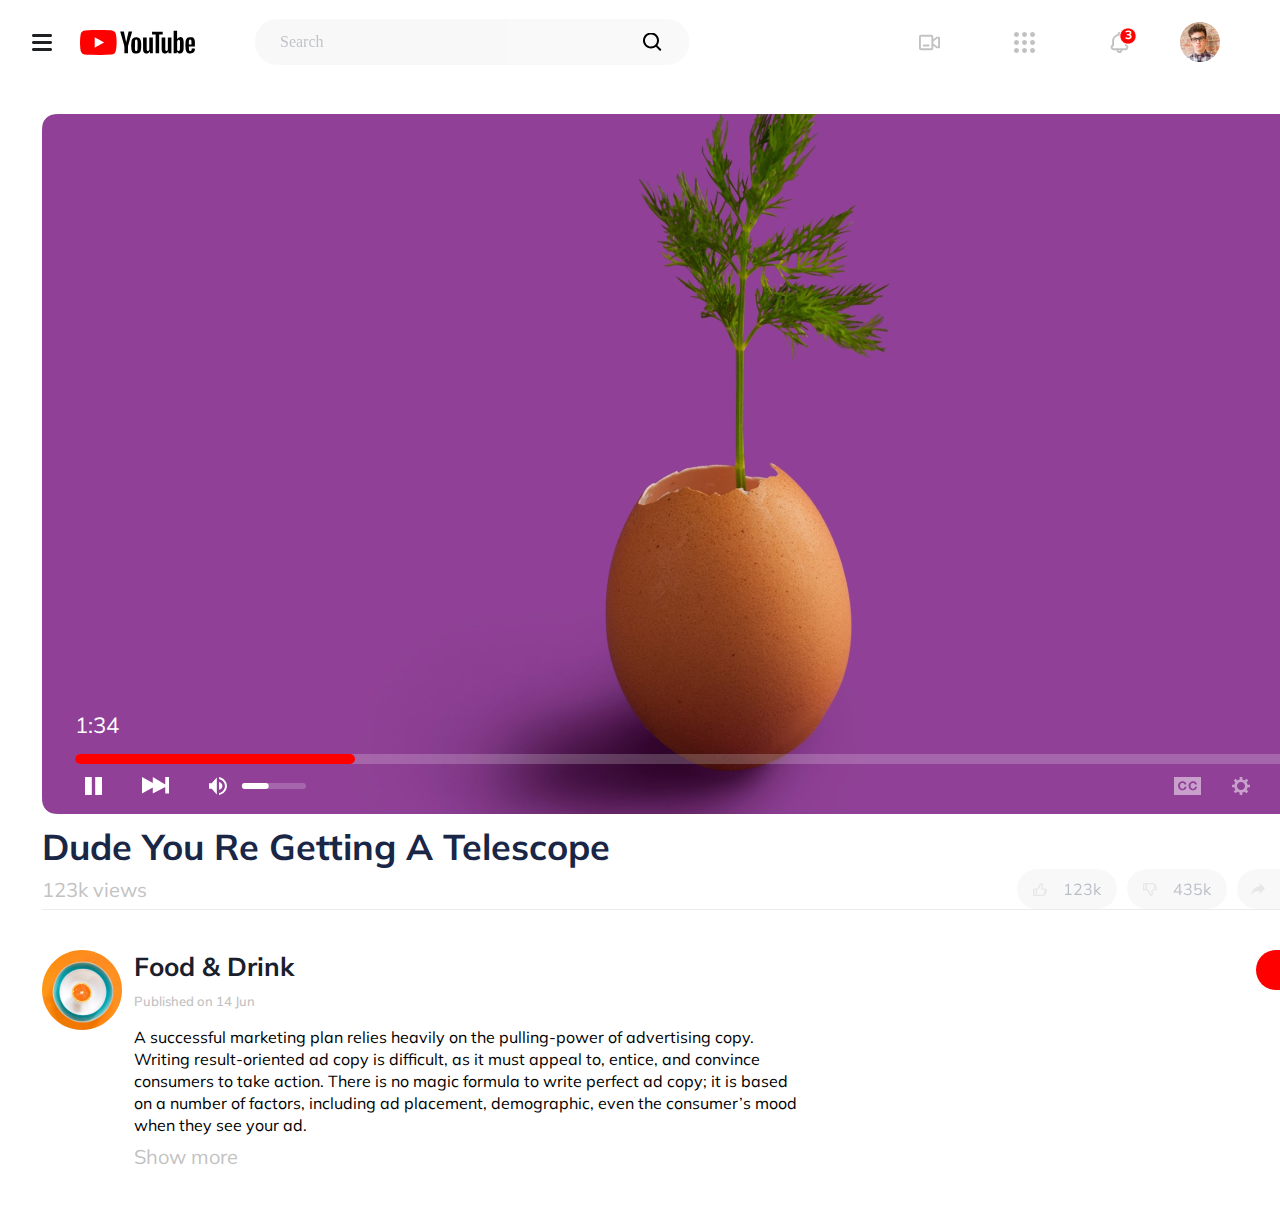
==== index2.html @ 1d3365bb "Fix path" ====
<!DOCTYPE html>
<html lang="en">
<head>
  <meta charset="UTF-8">
  <title>Youtube</title>
  <link rel="preconnect" href="https://fonts.googleapis.com">
  <link rel="preconnect" href="https://fonts.gstatic.com" crossorigin>
  <link href="https://fonts.googleapis.com/css2?family=Mulish:wght@300&display=swap" rel="stylesheet">
  <link rel="stylesheet" href="css/style.css">
</head>
<body>
<div class="container">
  <div class=header id="header"></div>
  <main style="overflow-y: unset; overflow-x: hidden; padding-left: 10px">
    <div class="playerContent">
        <div class="videoPlayer" id="videoPlayer"></div>
        <div class="nextVideos" id="nextVideos"></div>
    </div>
  </main>
  <div class="footer" id="footer"></div>
</div>
</body>
</html>
<script src="scripts/jquery-3.4.1.js"></script>
<script>
  $(function(){
    $("#header").load("html/header.html");
  });
  $(function(){
    $("#videoPlayer").load("html/videoPlayer.html");
  });
  $(function(){
    $("#nextVideos").load("html/nextVideos.html");
  });
  $(function(){
    $("#footer").load("html/footer.html");
  });
</script>
---- css/style.css ----
body{
    margin: 0px;
}
.container{
    display: flex;
    flex-direction: column;
    gap:10px;
    min-height: 100vh;
}

main {
    flex: 1;
    overflow: hidden;
    flex-direction: row;
    gap:10px;
    display: flex;
    padding: 20px;
}
.content {
    display: flex;
    position: relative;
    margin-left: 32px;
    gap: 50px;
    flex-direction: column;
    width: 80vw;
}


/*Header style*/
.channelHeader,
.header {
    display: flex;
    align-items: center;
    background: #FFF;
    height: 84px;
    margin-left: 32px;
}

.search-container {
    position: relative;
    display: flex;
    align-items: center;
    margin-left: 59px;
}

.search-input {
    width: 830px;
    height: 44px;
    flex-shrink: 0;
    border-radius: 22px;
    border-width: 0px;
    opacity: 0.30000001192092896;
    background: #EBEBEB;
}

.search-input::placeholder {
    padding-left: 23px;
    color: #30384C;
    font-size: 16px;
    font-family: Muli;
}

.search-icon {
    position: absolute;
    top: 50%;
    right: 10px;
    transform: translateY(-50%);
    width: 19px;
    height: 19px;
    flex-shrink: 0;
    margin-right: 17px;
}
.channelHeader .icons,
.header .icons{
    display: flex;
    position: absolute;
    justify-content: space-between;
    flex-direction: row;
    width: 211px;
    height: 21px;
    right: 150px;
    flex-shrink: 0;
}
.channelHeader .icons img,
.header .icons img{
    width: 21px;
    height: 21px;
}
.channelHeader .channelName{
    display: none;
    font-family: 'Mulish', sans-serif;
    color: #19202C;
    margin-left: 10px;
    font-size: 16px;
    font-style: normal;
    font-weight: 700;
    line-height: normal;
}


.notifications{
    position: relative;
    top: 0;
    left: 0;
}
.channelHeader .icons .oval,
.header .icons .oval{
    position: absolute;
    width: 18px;
    left: 10px;
    top: -5px;
    height: 18px;
    flex-shrink: 0;
    color: #FFF;
    font-size: 12px;
    font-family: 'Mulish', sans-serif;
    font-weight: 700;
    text-indent: 6px;
}
.header .userpic,
.channelHeader .userpic{
    display: flex;
    position: absolute;
    width: 40px;
    height: 40px;
    flex-shrink: 0;
    right: 60px;
    background-image: url('../images/icons/Userpic.svg');
    background-size: cover;
}
.channelHeader .Logo{
    width: 116px;
    height: 25px;
    margin-left: 28px;
    flex-shrink: 0;
    background-image: url('../images/icons/Black.svg');
}

/*Left bar style*/
.leftBar {
    color: #898989;
    font-size: 16px;
    font-family: 'Mulish', sans-serif;
    width: 10vw;
}
.leftBar ul{
    padding-left: 12px;
    margin-top: 0px;

}
.leftBar ul div{
    margin-bottom: 25px;
    display: flex;
    position: relative;
    align-items: center;
}
.leftBar .active{
    color: #F00;
}
.leftBar img{
    margin-right: 13px;
}

.subscriptions{
    color: #000;
    font-size: 18px;
    font-family: 'Mulish', sans-serif;
    margin-top: 60px;
    padding-bottom: 100px;
    margin-left: 12px;
}
.subscriptions div{
    color: #898989;
    font-size: 16px;
    font-family: 'Mulish', sans-serif;
    position: relative;
    align-items: center;
}
.subscriptions ul{
    padding-left: 0px;
}
.subscriptions ul div{
    margin-top: 25px;
}

.leftBar .settings{
    display: flex;
    position: relative;
    align-items: center;
    bottom: 0;
    margin-left: 12px;
    color: #C2C2C2;
    font-size: 16px;
    font-family: 'Mulish', sans-serif;

}

/*First line of content*/
.chanelLineContent{
    display: flex;
    flex-direction: column;
    background: #FFF;
    width: 1700px;
    height:280px;
    color: #19202C;
    font-size: 26px;
    font-family: 'Mulish', sans-serif;
    font-weight: 700;
}
.chanelLineContent .arrows{
    display: flex;
    position: relative;
    right: -64vw;
    align-items: center;
    flex-shrink: 0;
}

.chanelLineContent .headerLine{
    display: flex;
    align-items: center;
    gap: 20px
}

.chanelLineContent .arrows img{
    width: 66px;
    height: 28px;
}

.chanelLineContent .timeline{
    position: relative;
    top:-74px;
    left: 192px;
    width: 47px;
    height: 24px;
    flex-shrink: 0;
    border-radius: 12px;
    opacity: 0.30000001192092896;
    background: #000;

}

.chanelLineContent .timeline div{
    display: flex;
    position: relative;
    color: #FFF;
    bottom: -4px;
    left: 10px;
    text-align: right;
    font-size: 14px;
    font-family: 'Mulish', sans-serif;
    font-weight: lighter;
}


.chanelLineContent img{
    width: 50px;
    height: 50px;
    flex-shrink: 0;
}

.chanelLineContent .tape{
    display: flex;
    gap:40px;
    flex-direction: row;
    min-height: 230px;
    border-radius: 14px;
    margin-top: 30px;
    color: #19202C;
    font-size: 16px;
    font-family: 'Mulish', sans-serif;
    font-weight: 700;
    width: 250px;

}
.nextVideos .tape p,
.chanelLineContent .tape div p{
    margin: 0px;
}

.chanelLineContent .tape img{
    width: 250px;
    height: 150px;

}
/*Recommended line content*/
.recommendedLineContent{
    position: relative;
    display: flex;
    flex-direction: column;
    width: 1700px;
    height: 363px;
    color: #19202C;
    font-size: 26px;
    font-family: 'Mulish', sans-serif;
    font-weight: 700;
}

.recommendedLineContent .tape{
    position: relative;
    display: flex;
    gap:40px;
    flex-direction: row;
    margin-top: 30px;
    border-radius: 14px;
    color: #19202C;
    font-size: 16px;
    font-family: 'Mulish', sans-serif;
    font-weight: 700;
    width: 250px;
}

.recommendedLineContent .tape p{
    margin: 0px;
}
.nextVideos .tape .additionalInfo,
.videoPlayer .description .additionalInfo,
.chanelLineContent .tape .additionalInfo,
.foodDrinkLineContent .tape .additionalInfo,
.recommendedLineContent .tape .additionalInfo{
    display: flex;
    position: relative;
    justify-content: space-between;
    flex-direction: row;
    color: #C2C2C2;
    font-size: 13px;
    font-family: 'Mulish', sans-serif;
    font-weight: 550;
}

.recommendedLineContent .timeline{
    position: relative;
    top:-75px;
    left: 480px;
    width: 47px;
    height: 24px;
    flex-shrink: 0;
    border-radius: 12px;
    opacity: 0.30000001192092896;
    background: #000;

}
.recommendedLineContent .timeline div{
    display: flex;
    position: relative;
    color: #FFF;
    bottom: -4px;
    left: 10px;
    text-align: right;
    font-size: 14px;
    font-family: 'Mulish', sans-serif;
    font-weight: lighter;
}
.recommendedLineContent .arrows{
    display: flex;
    position: relative;
    right: -65vw;
    align-items: center;
    flex-shrink: 0;
}

.recommendedLineContent .arrows img{
    width: 66px;
    height: 28px;
}
/*Food & Drink Line content */

.foodDrinkLineContent{
    display: flex;
    flex-direction: column;
    background: #FFF;
    width: 1700px;
    height:280px;
    color: #19202C;
    font-size: 26px;
    font-family: 'Mulish', sans-serif;
    font-weight: 700;
}
.foodDrinkLineContent .arrows{
    display: flex;
    position: relative;
    right: -41vw;
    align-items: center;
    flex-shrink: 0;
}

.foodDrinkLineContent .arrows img{
    width: 66px;
    height: 28px;
}

.foodDrinkLineContent .recommendForYou{
    display: flex;
    position: relative;
    bottom: -4px;
    color: #C2C2C2;
    font-size: 16px;
    font-weight: 550;
}

.foodDrinkLineContent .timeline{
    position: relative;
    top:-74px;
    left: 192px;
    width: 47px;
    height: 24px;
    flex-shrink: 0;
    border-radius: 12px;
    opacity: 0.30000001192092896;
    background: #000;

}
.foodDrinkLineContent .timeline div{
    display: flex;
    position: relative;
    color: #FFF;
    bottom: -4px;
    left: 10px;
    text-align: right;
    font-size: 14px;
    font-family: 'Mulish', sans-serif;
    font-weight: lighter;
}

.foodDrinkLineContent img{
    width: 50px;
    height: 50px;
    flex-shrink: 0;
}

.foodDrinkLineContent .subscribe{
    display: flex;
    position: relative;
    width: 154px;
    height: 40px;
    flex-shrink: 0;
    right: -40vw;
    border-radius: 20px;
    background: #F00;
    color: #FFF;
    text-align: center;
    align-items: center;
    font-size: 16px;
    font-family: 'Mulish', sans-serif;
    font-weight: 550;
}

.foodDrinkLineContent .subscribe div{
  margin: auto;
}
.foodDrinkLineContent .tape{
    display: flex;
    gap:40px;
    flex-direction: row;
    min-height: 230px;
    border-radius: 14px;
    margin-top: 30px;
    color: #19202C;
    font-size: 16px;
    font-family: 'Mulish', sans-serif;
    font-weight: 700;
    width: 250px;

}

.foodDrinkLineContent .tape div p{
    margin: 0px;
}

.foodDrinkLineContent .tape img{
    width: 250px;
    height: 150px;

}

/*Footer style*/
.footer {
    display: none;
    flex-direction: row;
    align-items: center;
    justify-content: space-around;
    height: 61px;
    width: 100vw;
    background: rgb(255, 255, 255);
    border-top:#F1F1F1;
    border-top-width:1px;
    border-top-style:solid;
}
.footer div{
    color: #898989;
    font-size: 10px;
    font-family: 'Mulish', sans-serif;
    display: flex;
    flex-direction: column;
    align-items: center;

}
.footer div img{
    width: 20px;
    height: 19px;
    margin-bottom: 5px;
    flex-shrink: 0;
}
/*Channel page -> channel info*/

.channelInfo {
    display: flex;
    flex-direction: column;
    gap: 10px;
}

.channelInfo .Cover{
    width: 1595px;
    height: 280px;
    flex-shrink: 0;
    border-radius: 14px;
}

.channelInfo .avatar{
    display: flex;
    align-items: center;
    width: 299px;
    height: 80px;
    flex-shrink: 0;
    color: #19202C;
    font-size: 26px;
    font-family: 'Mulish', sans-serif;
    font-weight: 700;
}
.channelInfo img{
    width: 80px;
    height: 80px;
    margin-right: 14px;
}
.channelInfo .headerInfo{
    display: flex;
    justify-content: space-between;
    margin-top: 20px;
}

.channelInfo .headerInfo .subHeaderInfo{
    display: flex;
    flex-direction: row;
    align-items: center;
}
.channelInfo .headerInfo .subHeaderInfo img{
    width: 22px;
    height: 26px;
    margin-right: 20px;
    flex-shrink: 0;
}
.channelInfo .headerInfo .subscribe{
    display: flex;
    position: relative;
    text-indent: 20px;
    width: 154px;
    height: 40px;
    flex-shrink: 0;
    border-radius: 20px;
    background: #F00;
    color: #FFF;
    text-align: center;
    align-items: center;
    font-size: 16px;
    font-family: 'Mulish', sans-serif;
    font-weight: 550;
}

/*mainChannelInfo*/

.mainChannelInfo{
    display: flex;
    flex-direction: row;
    justify-content: space-between;
    margin-top: 10px;
}
.mainChannelInfo .channelMenu{
    width: 834px;
    height: 28px;
    flex-shrink: 0;
}

.mobileChannelInfo{
    display: none;
    flex-direction: row;
    align-items: center;
    width: 85vw;
    height: 28px;
    flex-shrink: 0;
    justify-content: space-between;
    color: #000;
    font-size: 14px;
    font-style: normal;
    font-weight: 400;
    line-height: normal;
    font-family: 'Mulish', sans-serif;
    margin-top: 120px;


}
.mobileChannelInfo img{
    width: 10px;
    height: 7px;
    flex-shrink: 0;
}

.mainChannelInfo .recommendedChannels{
    height: 332px;
    width: 188px;
    flex-shrink: 0;
}

.mainChannelInfo .leftMainInfo{
    width: 1000px;
    height: 332px;
}

.mainChannelInfo .leftMainInfo .menuChannel{
    display: flex;
    flex-direction: row;
    align-items: center;
    width: 834px;
    height: 28px;
    flex-shrink: 0;
    justify-content: space-between;
    color: #000;
    font-size: 18px;
    font-family: 'Mulish', sans-serif;

}

.mainChannelInfo .leftMainInfo .menuChannel img{
    width: 19px;
    height: 19px;
    flex-shrink: 0;
}
.mobileChannelInfo .active,
.mainChannelInfo .leftMainInfo .active{
    color: #F00;
    font-weight: 700;
    border-bottom:#F00;
    border-bottom-width:2px;
    border-bottom-style:solid;

}

.mainChannelInfo .leftMainInfo .videoChannel{
    display: flex;
    flex-direction: row;
    margin-top: 54px;
    font-family: 'Mulish', sans-serif;

}

.mainChannelInfo .leftMainInfo .videoChannel img{
    width: 540px;
    height: 250px;
    margin-right: 32px;
    flex-shrink: 0;

}

.videoPlayer .description .descriptionText,
.mainChannelInfo .leftMainInfo .videoChannel .header{
    color: #19202C;
    font-size: 26px;
    font-family: 'Mulish', sans-serif;
    font-weight: 700;
    line-height: 34px;
    margin-left: 0;
}

.mainChannelInfo .leftMainInfo .videoChannel .description{
    color: #000;
    font-size: 16px;
    line-height: 22px;
}

.mainChannelInfo .leftMainInfo .videoChannel .additionalInfo{
    color: #C2C2C2;
    font-size: 16px;
    line-height: 22px;
    margin-top: 30px;
}

.mainChannelInfo .recommendedChannels{
    display: flex;
    flex-direction: column;
    gap: 30px;
    width: 188px;
    height: 260px;
    flex-shrink: 0;
    margin-right: 30px;
    color: #C2C2C2;
    font-size: 16px;
    font-family: 'Mulish', sans-serif;
}

.mainChannelInfo .recommendedChannels .recChannel{
    display: flex;
    align-items: center;
    padding-top: 10px;
    width: 183px;
    height: 50px;
    flex-shrink: 0;
}

.mainChannelInfo .recommendedChannels .recChannel img{
    width: 50px;
    height: 50px;
}
/*Video player page */

.playerContent {
    display: flex;
    flex-direction: row;
    position: relative;
    margin-left: 32px;

}

.videoPlayer .video{
    position: relative;
    display: flex;
    flex-direction: column;
    width: 1363px;
    height: 700px;
    flex-shrink: 0;
    border-radius: 14px;
    background: url("../images/player/Cover (17).png"), lightgray 50% / cover no-repeat;
}
.videoPlayer .video .progress{
    position: relative;    top: 612px;
    width: 1297px;
    height: 10px;
    margin-left: auto;
    margin-right: auto;
    border-radius: 5px;
    background: rgba(255, 255, 255, 0.20);
    flex-shrink: 0;
}

.videoPlayer .video .progress .currentProgress{
    display: flex;
    position: relative;
    width: 280px;
    height: 10px;
    flex-shrink: 0;
    border-radius: 5px;
    background: #F00;
}
.videoPlayer .video .time{
    display: flex;
    position: relative;
    flex-direction: row;
    justify-content: space-between;
    height: 28px;
    color: #FFF;
    text-align: right;
    font-size: 22px;
    font-style: normal;
    font-weight: 400;
    line-height: normal;
    font-family: 'Mulish', sans-serif;
    top: 564px;
}

.videoPlayer .video .time p{
    margin: 33px;
}

.videoPlayer .video .handlerBar{
    position: relative;
    display: flex;
    gap: 40px;
    top: 625px;
    left: 43px;
}

.videoPlayer .video .handlerBar img{
    height: 18px;
    flex-shrink: 0;
}
.videoPlayer .video .handlerBar div img{
    margin-right: 27px;
}

.videoPlayer .statistics{
    display: flex;
    position: relative;
    width: 1363px;;
    flex-direction: column;
    margin-top: 10px;
    color: #192646;
    font-size: 36px;
    font-family: 'Mulish', sans-serif;
    font-style: normal;
    font-weight: 700;
    line-height: normal;
    border-bottom:rgba(216, 216, 216, 0.50);
    border-bottom-width:1px;
    border-bottom-style:solid;
    margin-bottom: 40px;
}

.videoPlayer .statistics .additionalStatistic{
    display: flex;
    position: relative;
    flex-direction: row;
    justify-content:space-between;
    align-items: center;
    width: 1363px;
}

.videoPlayer .statistics .additionalStatistic .views{
    color: #C2C2C2;
    font-size: 20px;
    font-family: 'Mulish', sans-serif;
    font-style: normal;
    font-weight: 400;
    line-height: normal;
}

.videoPlayer .statistics .additionalStatistic .likes{
    display: flex;
    flex-direction: row;
    gap: 10px;
    color: #192646;
    font-size: 16px;
    font-family: 'Mulish', sans-serif;
    font-style: normal;
    font-weight: 400;
    line-height: normal;
}

.videoPlayer .description{
    display: flex;
    position: relative;
    flex-direction: row;
    width: 912px;
    height: 195px;
    flex-shrink: 0;
}

.videoPlayer .description img{
    width: 80px;
    height: 80px;
    flex-shrink: 0;
}

.videoPlayer .statistics .additionalStatistic .likes div{
    display: flex;
    justify-content: space-evenly;
    width: 100px;
    height: 40px;
    align-items: center;
    flex-shrink: 0;
    border-radius: 20px;
    opacity: 0.30000001192092896;
    background: #EBEBEB;
}

.videoPlayer .description .descriptionText{
    margin-left: 12px;
    gap: 20px;
}

.videoPlayer .description .descriptionText div{
    margin-bottom: 8px;
}

.usualText{
    color: #000;
    font-size: 16px;
    font-family: 'Mulish', sans-serif;
    font-style: normal;
    font-weight: 400;
    line-height: 22px;
}

.grayAverage{
    color: #C2C2C2;
    font-size: 20px;
    font-family: 'Mulish', sans-serif;
    font-style: normal;
    font-weight: 400;
    line-height: normal;
}
.videoPlayer .description .subscribe{
    position: relative;
    display: flex;
    justify-content: center;
    width: 154px;
    height: 40px;
    flex-shrink: 0;
    border-radius: 20px;
    background: #F00;
    color: #FFF;
    align-items: center;
    font-size: 16px;
    font-family: 'Mulish', sans-serif;
    font-style: normal;
    font-weight: 400;
    line-height: normal;
    left: 456px;

}

.nextVideos{
    display: flex;
    position: relative;
    flex-direction: column;
    margin-left: 40px;
    width: 367px;
    height: 1085px;
    flex-shrink: 0;
}
.nextVideos .firstLine{
    display: flex;
    position: relative;
    justify-content: space-between;
    margin-bottom: 25px;
    height: 50px;
    color: #19202C;
    font-size: 36px;
    font-family: 'Mulish', sans-serif;
    font-style: normal;
    font-weight: 700;
    line-height: normal;
}

.nextVideos .tape{
    flex-direction: row;
    width: 367px;
    gap: 10px;

}
.nextVideos .tape img{
    width: 367px;
    height: 213px;
    border-radius: 14px;
    flex-shrink: 0;
}
.nextVideos .tape   {
    color: #19202C;
    font-size: 26px;
    font-family: 'Mulish', sans-serif;
    font-style: normal;
    font-weight: 700;
    line-height: normal;
}
.nextVideos .tape .timeline{
    position: relative;
    top:-90px;
    left: 306px;
    width: 47px;
    height: 24px;
    flex-shrink: 0;
    border-radius: 12px;
    opacity: 0.30000001192092896;
    background: #000;

}
.nextVideos .tape .timeline div{
    display: flex;
    position: relative;
    color: #FFF;
    bottom: -4px;
    left: 10px;
    text-align: right;
    font-size: 14px;
    font-family: 'Mulish', sans-serif;
    font-weight: lighter;
}

@media screen and (max-width: 1500px) {
    .search-input {
        width: 430px;
    }
    .recommendedLineContent .arrows,
    .chanelLineContent .arrows{
        right: -44vw;
    }
    .foodDrinkLineContent .arrows{
        right: -12vw;
    }
    .foodDrinkLineContent .subscribe{
        right: -11vw;

    }
    .leftBar {
        margin-left: 0px;
    }
}

@media screen and (max-width: 1080px) {
    .channelHeader .icons,
    .header .icons{
        display: none;
    }
    .leftBar{
        display: none;
    }
    .channelHeader .search-container input,
    .header .search-container input{
        display: none;
    }
    .header .search-icon,
    .channelHeader .search-icon{
        left:30vw;
    }


}

@media screen and (max-width: 360px) {
    .channelHeader,
    .header{
        height: 50px;
        margin: 0px;
    }
    .channelHeader .userpic,
    .header .userpic{
        width: 30px;
        height: 30px;
        right: 25px;

    }
    .channelHeader .headerMenu,
    .header .headerMenu{
        display: none;
    }
    .channelHeader .channelName{
        display: flex;
    }
    .channelHeader .Logo{
        width: 116px;
        height: 25px;
        flex-shrink: 0;
        background-image: url('../images/icons/Black.svg');
    }
    .channelHeader .search-icon{
        left: -10px;
    }
    .header .search-icon{
        left:19px;
    }



    .channelHeader .Logo{
        width: 37px;
        height: 25px;
        flex-shrink: 0;
        background-image: url('../images/icons/Logo.svg');
    }

    .chanelLineContent {
        width: 79vw;
    }
    .chanelLineContent .tape{
        flex-direction: column;
        width:250px;
        margin: auto;
        gap: 10px;

    }

    .chanelLineContent .headerLine{
        display: none;
    }
    .recommendedLineContent{
        display: none;
    }
    .foodDrinkLineContent{
        display: none;
    }

    main {
        padding-top: 0px;
        height: 100%;
        overflow-x: hidden;
        overflow-y: scroll;
    }

    .content{
        margin-right: auto;
        margin-left: auto;
        gap: 10px;
    }

    .footer{
        display: flex;
    }

    .chanelLineContent .timeline div{
        width: 47px;
    }

    /*Channel page*/


    .channelInfo .Cover{
        width: 100vw;
        height: 100px;
        border-radius:0;
        display: flex;
        position: relative;
        top: 0px;
        left: -25px;
    }
    .mainChannelInfo{
        display: none;
    }
    .channelInfo .avatar {
        display: flex;
        position: relative;
        align-items: start;
        flex-direction: column;
        width: 260px ;
        font-size: 20px;
        top: -70px;

    }
    .channelInfo .headerInfo{
        display: flex;
        position: relative;
        flex-direction: column;
        height: 20px;
    }

    .channelInfo .headerInfo .subHeaderInfo img{
        display: none;
    }

    .channelInfo .headerInfo .subHeaderInfo{
        display: flex;
        position: relative;
        top: -10px;
    }

    .mobileChannelInfo{
        display: flex;
    }
    .channelHeader .userpic{
        width: 5px;
        height: 19px;
        flex-shrink: 0;
        background-image: url('../images/menuItems/Combined Shape.svg');
    }

    .channelInfo .headerInfo .subscribe {
        display: flex;
        position: relative;
        color: #FFF;
        font-size: 12px;
        font-style: normal;
        font-weight: 400;
        line-height: normal;
        width: 120px;
        height: 34px;
        flex-shrink: 0;
        align-items: center;
    }

    .videoPlayer .video{
        width: 320px;
        height: 180px;
        flex-shrink: 0;
        left: -10px;
        border-radius: unset;
        background: url("../images/player/Cover (22).png"), lightgray 50% / cover no-repeat;

    }

    .playerContent{
        display: flex;
        flex-direction: column;
        margin-left: auto;
        margin-right: auto;
    }

    .videoPlayer{
    width: 288px;
    }

    .videoPlayer .video .progress{
       display: none;
    }

    .videoPlayer .video .progress .currentProgress{
        display: none;
    }
    .videoPlayer .video .time{
        display: none;
    }

    .videoPlayer .video .time p{
        margin: 0px;
    }
    .videoPlayer .statistics {
        font-size: 20px;
        width: 288px;
        padding-bottom: 20px;
        margin-bottom: 20px;
    }
    .videoPlayer .description img{
        width: 50px;
        height: 50px;
        flex-shrink: 0;
    }
    .videoPlayer .description .descriptionText{
        width: 140px;
        font-size: 16px;

    }
    .videoPlayer .description {
        height: 90px;
        width: 288px;
        margin-bottom: 20px;
        border-bottom:rgba(216, 216, 216, 0.50);
        border-bottom-width:1px;
        border-bottom-style:solid;
    }

    .videoPlayer .description .subscribe{
        display: flex;
        justify-content: left;
        width: 90px;
        font-size: 15px;
        background: #ffffff;
        color: #FF0000;
        font-weight: 500;
        left: 0;
    }
    .videoPlayer .description .additionalInfo{
        font-size: 14px;
        width: 166px;
    }
    .videoPlayer .description .grayAverage,
    .videoPlayer .description .usualText{
        display: none;
    }
    .videoPlayer .statistics .additionalStatistic .likes{
        width: 70px;
        height: 30px;
    }
    .videoPlayer .statistics .additionalStatistic .likes img{
        display: none;
    }
    .videoPlayer .statistics .additionalStatistic .likes div {
        width: 70px;
        height: 30px;
        color: #192646;
        font-size: 16px;
        font-weight: 400;
    }
    .videoPlayer .statistics .additionalStatistic .views{
        font-size: 12px;

    }

    .videoPlayer .statistics .additionalStatistic{
        margin-top: 10px;
        margin-inside: 10px;
        width: 288px;
        flex-direction: column;
        align-items: start;
        gap: 10px;
    }
    .nextVideos{
        width: 288px;
        height: 899px   ;
        margin: 0;
    }
    .nextVideos div{
        width: 288px;
    }
    .nextVideos .tape .timeline{
        top:-80px;
        left: 226px;
    }
    .nextVideos .tape .timeline div{
        width: 47px;
    }
    .nextVideos .tape{
        width: 288px;
    }
    .nextVideos .firstLine{
        width: 288px;
        height: 26px;
        font-size: 20px;
    }
    .nextVideos .firstLine img{
        width: 30px;
        height: 19px;

    }
    .nextVideos .tape img{
        width: 288px;
        height: 150px;
    }
    .nextVideos .tape p{
        font-size: 16px;
    }
    .nextVideos .tape .additionalInfo p{
        font-size: 13px;
    }


}


/* End */
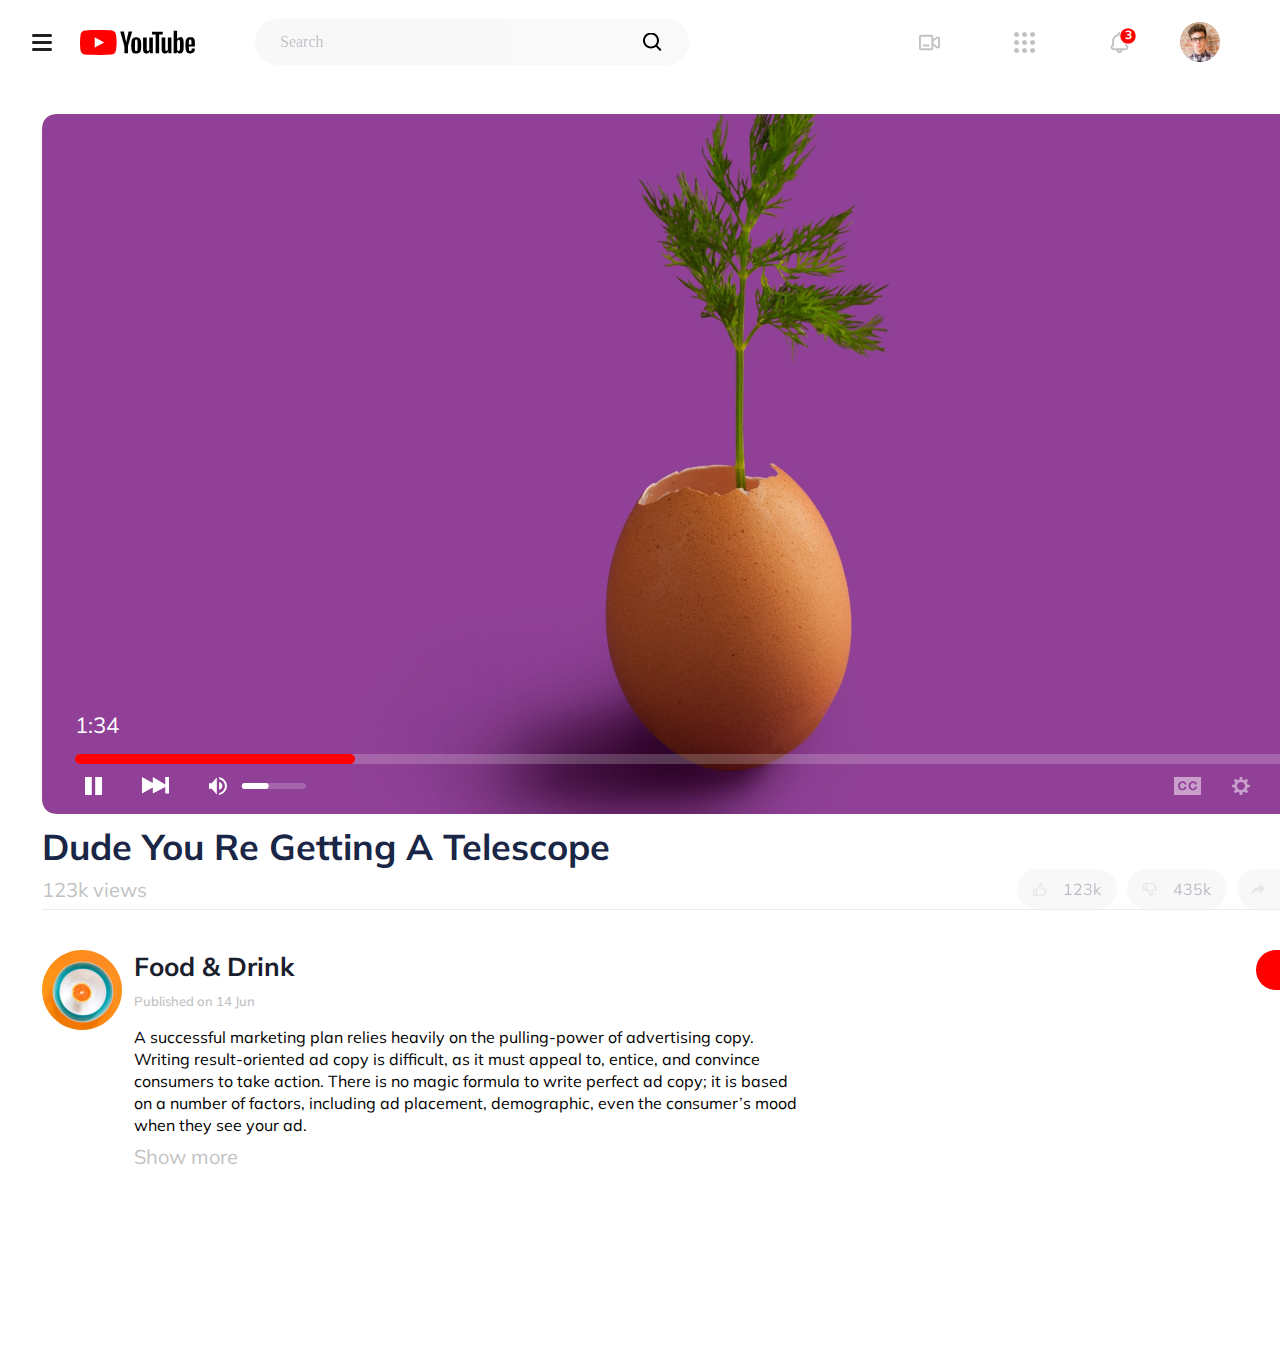
==== commit f5e6f91b: "Fix overflow" ====
--- a/index2.html
+++ b/index2.html
@@ -11,7 +11,7 @@
 <body>
 <div class="container">
   <div class=header id="header"></div>
-  <main style="overflow-y: unset; overflow-x: hidden; padding-left: 10px">
+  <main style="overflow-y: unset; overflow-x: unset; padding-left: 10px">
     <div class="playerContent">
         <div class="videoPlayer" id="videoPlayer"></div>
         <div class="nextVideos" id="nextVideos"></div>
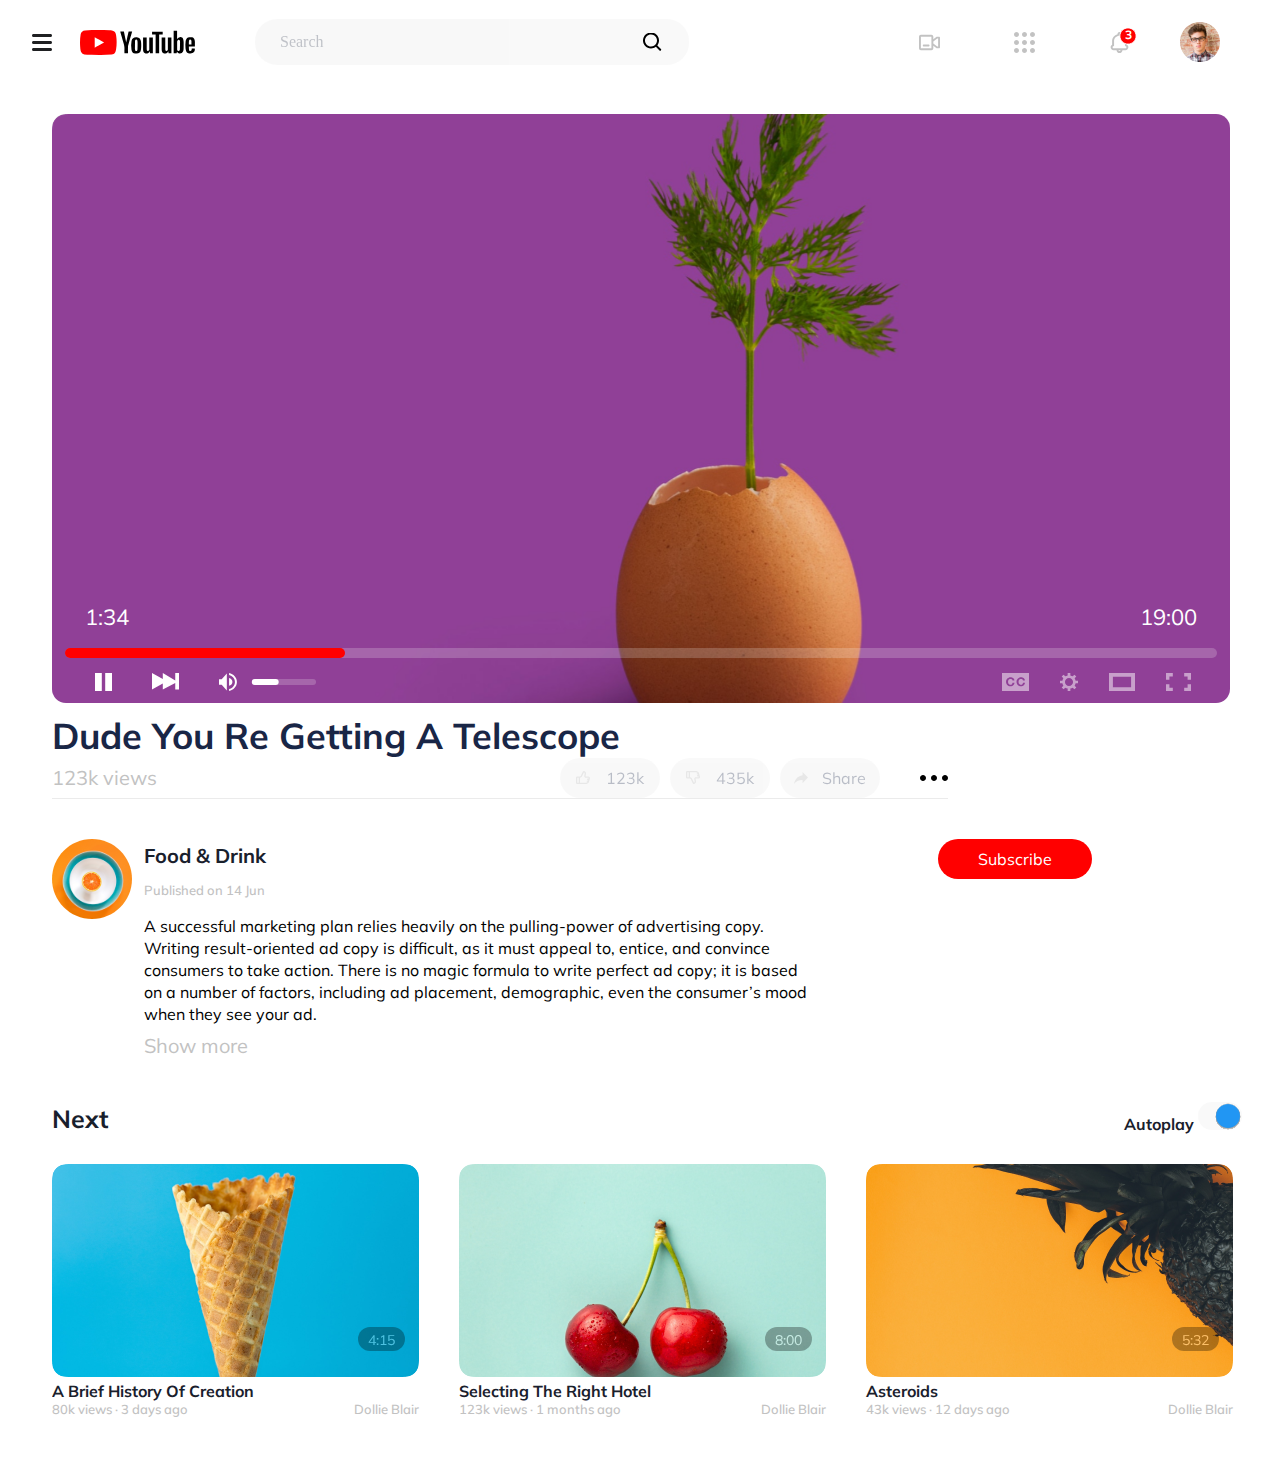
==== commit 270a7b2c: "Fix adaptive for tape in video player page" ====
--- a/index2.html
+++ b/index2.html
@@ -11,13 +11,13 @@
 <body>
 <div class="container">
   <div class=header id="header"></div>
-  <main style="overflow-y: unset; overflow-x: unset; padding-left: 10px">
+  <main style="overflow-y: hidden">
     <div class="playerContent">
         <div class="videoPlayer" id="videoPlayer"></div>
         <div class="nextVideos" id="nextVideos"></div>
     </div>
   </main>
-  <div class="footer" id="footer"></div>
+  <div style="width: calc(100vw - 20px);" class="footer" id="footer"></div>
 </div>
 </body>
 </html>
--- a/css/style.css
+++ b/css/style.css
@@ -200,7 +200,7 @@
     display: flex;
     flex-direction: column;
     background: #FFF;
-    width: 1700px;
+    width: 89vw;
     height:280px;
     color: #19202C;
     font-size: 26px;
@@ -269,7 +269,8 @@
     font-size: 16px;
     font-family: 'Mulish', sans-serif;
     font-weight: 700;
-    width: 250px;
+    overflow: auto;
+    background-size: contain;
 
 }
 .nextVideos .tape p,
@@ -287,7 +288,7 @@
     position: relative;
     display: flex;
     flex-direction: column;
-    width: 1700px;
+    width: 89vw;
     height: 363px;
     color: #19202C;
     font-size: 26px;
@@ -306,7 +307,8 @@
     font-size: 16px;
     font-family: 'Mulish', sans-serif;
     font-weight: 700;
-    width: 250px;
+    overflow: auto;
+    background-size: auto;
 }
 
 .recommendedLineContent .tape p{
@@ -368,7 +370,7 @@
     display: flex;
     flex-direction: column;
     background: #FFF;
-    width: 1700px;
+    width: 89vw;
     height:280px;
     color: #19202C;
     font-size: 26px;
@@ -458,7 +460,8 @@
     font-size: 16px;
     font-family: 'Mulish', sans-serif;
     font-weight: 700;
-    width: 250px;
+    overflow: auto;
+    background-size: contain;
 
 }
 
@@ -717,20 +720,26 @@
     margin-left: 32px;
 
 }
-
+.videoPlayer{
+    width: 70vw;
+    max-width: 1363px;
+}
 .videoPlayer .video{
     position: relative;
     display: flex;
     flex-direction: column;
-    width: 1363px;
+    width:70vw;
+    max-width: 1363px;
     height: 700px;
     flex-shrink: 0;
     border-radius: 14px;
     background: url("../images/player/Cover (17).png"), lightgray 50% / cover no-repeat;
 }
 .videoPlayer .video .progress{
-    position: relative;    top: 612px;
-    width: 1297px;
+    position: relative;
+    top: 612px;
+    width: 67vw;
+    max-width: 1297px;
     height: 10px;
     margin-left: auto;
     margin-right: auto;
@@ -742,7 +751,8 @@
 .videoPlayer .video .progress .currentProgress{
     display: flex;
     position: relative;
-    width: 280px;
+    width: 20vw;
+    max-width: 280px;
     height: 10px;
     flex-shrink: 0;
     border-radius: 5px;
@@ -787,7 +797,8 @@
 .videoPlayer .statistics{
     display: flex;
     position: relative;
-    width: 1363px;;
+    width: 70vw;
+    max-width: 1363px;
     flex-direction: column;
     margin-top: 10px;
     color: #192646;
@@ -808,7 +819,8 @@
     flex-direction: row;
     justify-content:space-between;
     align-items: center;
-    width: 1363px;
+    width: 70vw;
+    max-width: 1363px;
 }
 
 .videoPlayer .statistics .additionalStatistic .views{
@@ -901,7 +913,7 @@
     font-style: normal;
     font-weight: 400;
     line-height: normal;
-    left: 456px;
+    right:  -10vw;
 
 }
 
@@ -909,7 +921,7 @@
     display: flex;
     position: relative;
     flex-direction: column;
-    margin-left: 40px;
+    margin-left: 70px;
     width: 367px;
     height: 1085px;
     flex-shrink: 0;
@@ -971,11 +983,18 @@
     font-family: 'Mulish', sans-serif;
     font-weight: lighter;
 }
+.rightHandlerBar{
+    position: relative;
+    left: calc( 70vw - 530px);
+}
 
 @media screen and (max-width: 1500px) {
     .search-input {
         width: 430px;
     }
+    .mainChannelInfo .recommendedChannels {
+        display: none;
+    }
     .recommendedLineContent .arrows,
     .chanelLineContent .arrows{
         right: -44vw;
@@ -984,11 +1003,84 @@
         right: -12vw;
     }
     .foodDrinkLineContent .subscribe{
-        right: -11vw;
+        right: unset;
 
     }
     .leftBar {
         margin-left: 0px;
+    }
+    .mainChannelInfo .leftMainInfo .videoChannel img {
+        width: 35vw;
+        margin-right: 20px;
+    }
+
+
+    .videoPlayer .description .descriptionText, .mainChannelInfo .leftMainInfo .videoChannel .description {
+        font-size: 14px;
+    }
+    .videoPlayer .description .descriptionText, .mainChannelInfo .leftMainInfo .videoChannel .header {
+        font-size: 20px;
+    }
+    .mainChannelInfo .leftMainInfo {
+        width: 900px;
+    }
+
+    .playerContent{
+        flex-direction: column;
+        gap: 50px;
+    }
+    .playerContent .nextVideos {
+        width: 93vw;
+        height: 376px;
+    }
+    .playerContent .nextVideos .tape{
+        display: flex;
+        flex-direction: row;
+        width: unset;
+        gap:40px;
+        border-radius: 14px;
+        margin-top: 30px;
+        color: #19202C;
+        font-size: 16px;
+        font-family: 'Mulish', sans-serif;
+        font-weight: 700;
+        overflow: auto;
+        background-size: contain;
+    }
+    .nextVideos .firstLine {
+        align-items: end;
+        margin-bottom: unset;
+        font-size: 25px;
+    }
+    .videoPlayer{
+        width: 92vw;
+    }
+    .videoPlayer .video{
+        width:92vw;
+        height: 46vw;
+    }
+    .nextVideos{margin-left:unset;
+    }
+    .videoPlayer .video .progress{
+        width: 90vw;
+    }
+
+    .videoPlayer .video .progress .currentProgress{
+        width: 30vw;
+
+    }
+    .rightHandlerBar{
+        position: relative;
+        left: calc( 88vw - 480px);
+    }
+    .videoPlayer .video .time {
+        top: calc( 45vw - 120px);
+    }
+    .videoPlayer .video .progress {
+        top: calc( 45vw - 70px);
+    }
+    .videoPlayer .video .handlerBar {
+        top: calc(45vw - 55px);
     }
 }
 
@@ -1006,10 +1098,129 @@
     }
     .header .search-icon,
     .channelHeader .search-icon{
-        left:30vw;
-    }
-
-
+        right: -10px;
+    }
+    .foodDrinkLineContent .recommendForYou{
+        display: none;
+    }
+    .mainChannelInfo .leftMainInfo .menuChannel {
+        width: 650px;
+        font-size: 15px;
+    }
+
+    .channelInfo .Cover{
+        width: 107vw;
+        border-radius:0;
+        display: flex;
+        position: relative;
+        top: -20px;
+        left: -55px;
+    }
+    .mainChannelInfo .leftMainInfo {
+        width: 680px;
+    }
+    .content{
+        margin-left: 10px;
+    }
+    .videoPlayer .description .subscribe {
+        right: 270px;
+    }
+    .usualText {
+        font-size: 14px;
+    }
+    .videoPlayer .description .descriptionText {
+        width: 54vw;
+    }
+    .playerContent {
+        margin-right: auto;
+        margin-left: auto;
+    }
+    .recommendedLineContent,
+    .chanelLineContent,
+    .foodDrinkLineContent {
+        width: 97vw;
+    }
+}
+@media screen and (max-width: 720px){
+    .foodDrinkLineContent .subscribe,
+    .recommendedLineContent .arrows,
+    .foodDrinkLineContent .arrows,
+    .mainChannelInfo,
+    .chanelLineContent .arrows {
+        display: none;
+    }
+
+    .channelInfo .headerInfo{
+        display: flex;
+        position: relative;
+        flex-direction: column;
+        height: 20px;
+        margin-bottom: 100px;
+        gap: 20px;
+    }
+
+    .videoPlayer{
+        width: 84vw;
+    }
+    .videoPlayer .video{
+        width:84vw;
+        height: 43vw;
+    }
+    .videoPlayer .video .time {
+        font-size: 15px;
+    }
+    .videoPlayer .video .progress {
+        height: 5px;
+        width: 80vw;
+        top: calc( 45vw - 80px);
+    }
+    .videoPlayer .video .progress .currentProgress {
+        height: 5px;
+        width: 25vw;
+    }
+    .videoPlayer .video .handlerBar{
+        gap: 10px;
+        top: calc(45vw - 70px);
+        left: 19px;
+    }
+    .videoPlayer .video .handlerBar .rightHandlerBar{
+        gap: 10px;
+        left: calc( 88vw - 320px);
+    }
+    .videoPlayer .video .handlerBar .rightHandlerBar img{
+        margin-right: 10px;
+    }
+    .videoPlayer .video .handlerBar img{
+        height: 14px;
+    }
+    .videoPlayer .statistics {
+        font-size: 26px;
+    }
+
+    .videoPlayer .statistics .additionalStatistic .likes img{
+        display: none;
+    }
+    .videoPlayer .statistics .additionalStatistic .likes div{
+        width: 70px;
+        height: 26px;
+    }
+    .videoPlayer .statistics .additionalStatistic .likes,
+    .videoPlayer .statistics .additionalStatistic .views{
+        font-size: 12px;
+    }
+    .videoPlayer .description .subscribe {
+        display: none;
+    }
+
+    .nextVideos {
+
+    }
+    .videoPlayer .description .usualText{
+        display: none;
+    }
+    .videoPlayer .description {
+        height: 60px;
+    }
 }
 
 @media screen and (max-width: 360px) {
@@ -1026,6 +1237,7 @@
 
     }
     .channelHeader .headerMenu,
+    .videoPlayer .video .handlerBar,
     .header .headerMenu{
         display: none;
     }
@@ -1045,7 +1257,11 @@
         left:19px;
     }
 
-
+    .content{
+        margin-right: auto;
+        margin-left: auto;
+        gap: 10px;
+    }
 
     .channelHeader .Logo{
         width: 37px;
@@ -1059,6 +1275,7 @@
     }
     .chanelLineContent .tape{
         flex-direction: column;
+        overflow: unset;
         width:250px;
         margin: auto;
         gap: 10px;
@@ -1082,11 +1299,7 @@
         overflow-y: scroll;
     }
 
-    .content{
-        margin-right: auto;
-        margin-left: auto;
-        gap: 10px;
-    }
+
 
     .footer{
         display: flex;
@@ -1126,6 +1339,8 @@
         position: relative;
         flex-direction: column;
         height: 20px;
+        margin-bottom: unset;
+        gap: unset;
     }
 
     .channelInfo .headerInfo .subHeaderInfo img{
@@ -1180,7 +1395,9 @@
     }
 
     .videoPlayer{
-    width: 288px;
+        margin-left: auto;
+        margin-right: auto;
+        width: calc(90vw - 20px);
     }
 
     .videoPlayer .video .progress{
@@ -1268,6 +1485,7 @@
         gap: 10px;
     }
     .nextVideos{
+        display: flex;
         width: 288px;
         height: 899px   ;
         margin: 0;
@@ -1284,6 +1502,20 @@
     }
     .nextVideos .tape{
         width: 288px;
+    }
+    .playerContent {
+        margin-right: auto;
+        margin-left: auto;
+        gap: 20px;
+    }
+    .playerContent .nextVideos{
+        width: 288px;
+        height: 72%;
+        margin-left: auto;
+        margin-right: auto;
+    }
+    .playerContent .nextVideos .tape {
+        flex-direction: column;
     }
     .nextVideos .firstLine{
         width: 288px;
@@ -1306,7 +1538,6 @@
         font-size: 13px;
     }
 
-
 }
 
 
